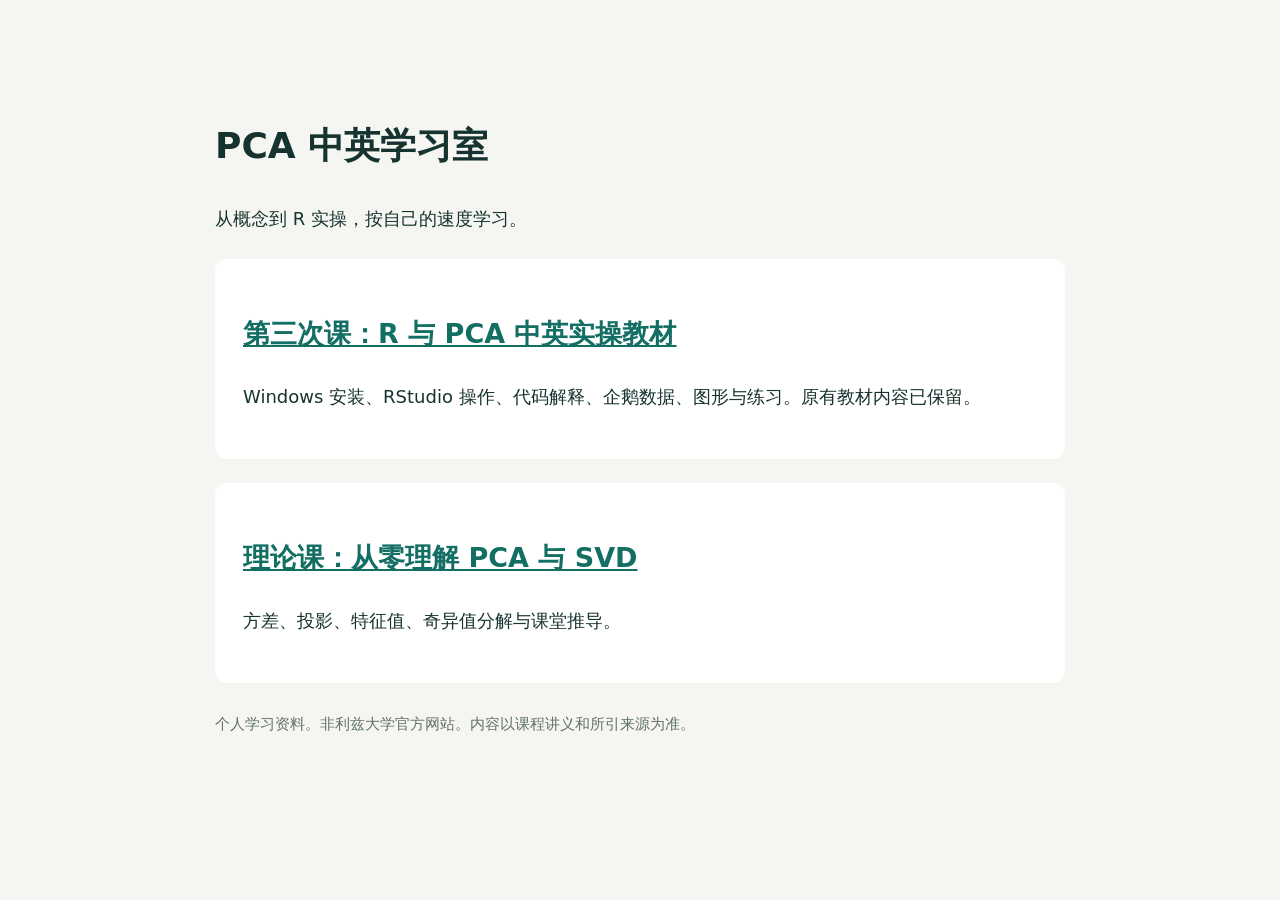
==== index.html @ efc6455d "Restore bilingual PCA and R learning materials" ====
<!doctype html><html lang="zh-CN"><head><meta charset="utf-8"><meta name="viewport" content="width=device-width,initial-scale=1"><title>PCA 中英学习室</title><style>body{font:18px/1.8 system-ui,sans-serif;color:#17332f;background:#f5f6f2;margin:0}main{max-width:850px;margin:60px auto;padding:30px}a{color:#136e63}article{background:white;padding:28px;margin:24px 0;border-radius:12px}small{color:#61716c}</style></head><body><main><h1>PCA 中英学习室</h1><p>从概念到 R 实操，按自己的速度学习。</p><article><h2><a href="lesson3/">第三次课：R 与 PCA 中英实操教材</a></h2><p>Windows 安装、RStudio 操作、代码解释、企鹅数据、图形与练习。原有教材内容已保留。</p></article><article><h2><a href="theory/">理论课：从零理解 PCA 与 SVD</a></h2><p>方差、投影、特征值、奇异值分解与课堂推导。</p></article><small>个人学习资料。非利兹大学官方网站。内容以课程讲义和所引来源为准。</small></main></body></html>
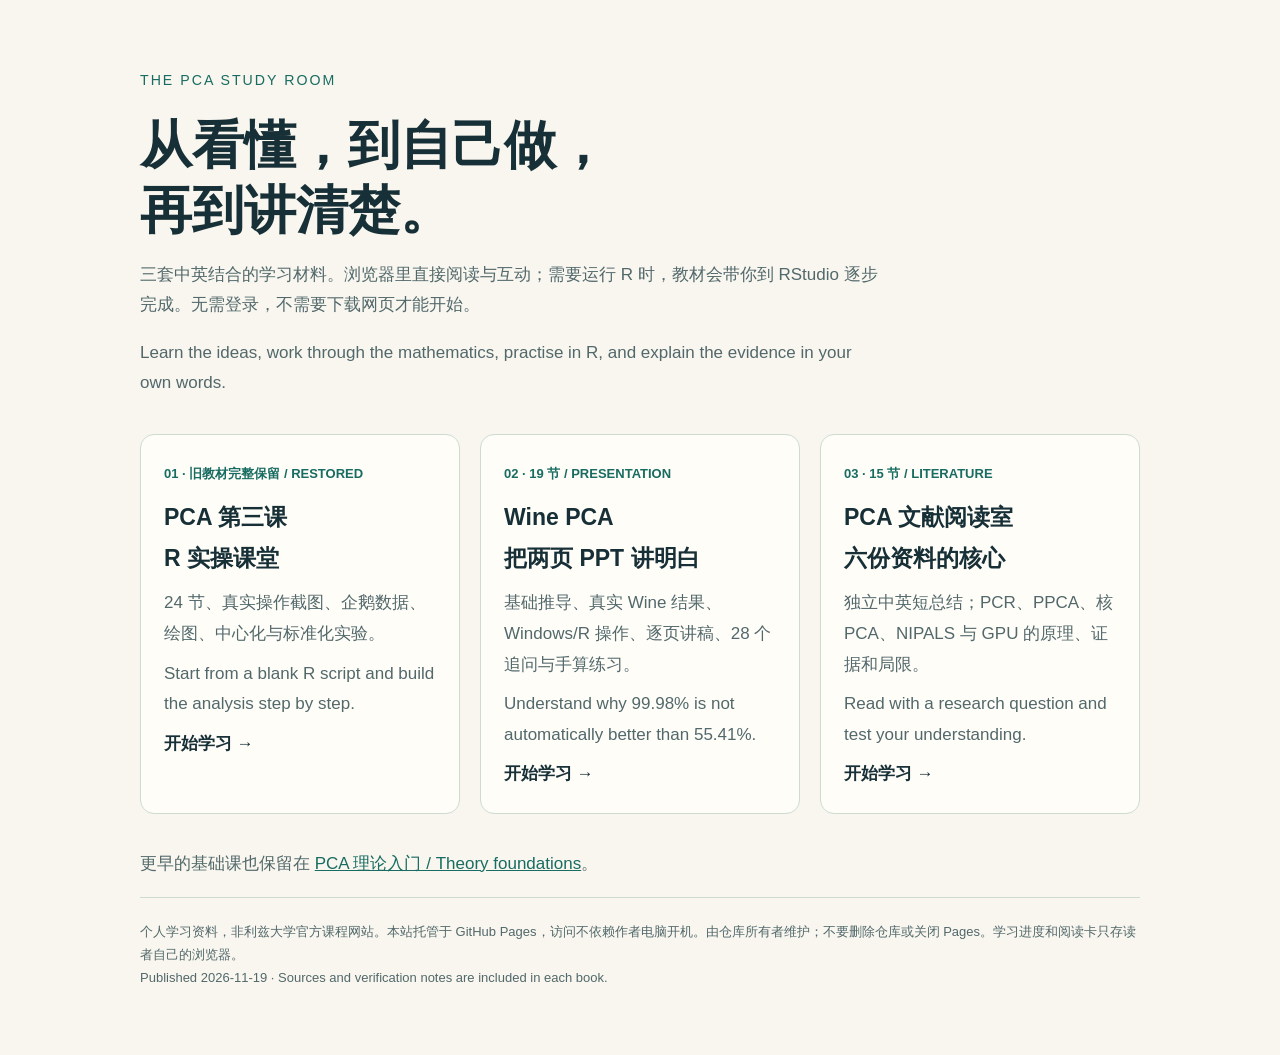
==== commit eb126a50: "Publish bilingual Wine PCA and literature study guides" ====
--- a/index.html
+++ b/index.html
@@ -1 +1 @@
-<!doctype html><html lang="zh-CN"><head><meta charset="utf-8"><meta name="viewport" content="width=device-width,initial-scale=1"><title>PCA 中英学习室</title><style>body{font:18px/1.8 system-ui,sans-serif;color:#17332f;background:#f5f6f2;margin:0}main{max-width:850px;margin:60px auto;padding:30px}a{color:#136e63}article{background:white;padding:28px;margin:24px 0;border-radius:12px}small{color:#61716c}</style></head><body><main><h1>PCA 中英学习室</h1><p>从概念到 R 实操，按自己的速度学习。</p><article><h2><a href="lesson3/">第三次课：R 与 PCA 中英实操教材</a></h2><p>Windows 安装、RStudio 操作、代码解释、企鹅数据、图形与练习。原有教材内容已保留。</p></article><article><h2><a href="theory/">理论课：从零理解 PCA 与 SVD</a></h2><p>方差、投影、特征值、奇异值分解与课堂推导。</p></article><small>个人学习资料。非利兹大学官方网站。内容以课程讲义和所引来源为准。</small></main></body></html>
+<!doctype html><html lang="zh-CN"><head><meta charset="utf-8"><meta name="viewport" content="width=device-width,initial-scale=1"><title>PCA Study Room · 三套中英学习教材</title><style>*{box-sizing:border-box}body{margin:0;background:#f8f6ef;color:#172f36;font:17px/1.8 'Segoe UI','Microsoft YaHei',sans-serif}main{max-width:1050px;margin:auto;padding:65px 25px}small{letter-spacing:2px;color:#186c61}h1{font-size:clamp(30px,5vw,52px);line-height:1.25;margin:17px 0}p{max-width:740px;color:#52686b}.cards{display:grid;gap:20px;margin:35px 0}.card{display:block;border:1px solid #cddbd1;background:#fffdf8;border-radius:14px;padding:27px;text-decoration:none;color:inherit}.card:hover{border-color:#186c61;background:#edf3e9}.card h2{margin:8px 0;font-size:25px}.card p{margin:9px 0}.tag{color:#186c61;font-size:13px;font-weight:bold}.links a{color:#186c61}footer{border-top:1px solid #cddbd1;padding-top:22px;font-size:13px;color:#52686b}a:focus-visible{outline:3px solid #996b25;outline-offset:4px}@media(min-width:850px){.cards{grid-template-columns:repeat(3,1fr)}.card h2{font-size:23px}.card{padding:23px}}</style></head><body><main><small>THE PCA STUDY ROOM</small><h1>从看懂，到自己做，<br>再到讲清楚。</h1><p>三套中英结合的学习材料。浏览器里直接阅读与互动；需要运行 R 时，教材会带你到 RStudio 逐步完成。无需登录，不需要下载网页才能开始。</p><p>Learn the ideas, work through the mathematics, practise in R, and explain the evidence in your own words.</p><div class="cards"><a class="card" href="lesson3/"><span class="tag">01 · 旧教材完整保留 / RESTORED</span><h2>PCA 第三课<br>R 实操课堂</h2><p>24 节、真实操作截图、企鹅数据、绘图、中心化与标准化实验。</p><p>Start from a blank R script and build the analysis step by step.</p><strong>开始学习 →</strong></a><a class="card" href="wine-pca/"><span class="tag">02 · 19 节 / PRESENTATION</span><h2>Wine PCA<br>把两页 PPT 讲明白</h2><p>基础推导、真实 Wine 结果、Windows/R 操作、逐页讲稿、28 个追问与手算练习。</p><p>Understand why 99.98% is not automatically better than 55.41%.</p><strong>开始学习 →</strong></a><a class="card" href="reading/"><span class="tag">03 · 15 节 / LITERATURE</span><h2>PCA 文献阅读室<br>六份资料的核心</h2><p>独立中英短总结；PCR、PPCA、核 PCA、NIPALS 与 GPU 的原理、证据和局限。</p><p>Read with a research question and test your understanding.</p><strong>开始学习 →</strong></a></div><p class="links">更早的基础课也保留在 <a href="theory/">PCA 理论入门 / Theory foundations</a>。</p><footer>个人学习资料，非利兹大学官方课程网站。本站托管于 GitHub Pages，访问不依赖作者电脑开机。由仓库所有者维护；不要删除仓库或关闭 Pages。学习进度和阅读卡只存读者自己的浏览器。<br>Published 2026-11-19 · Sources and verification notes are included in each book.</footer></main></body></html>
